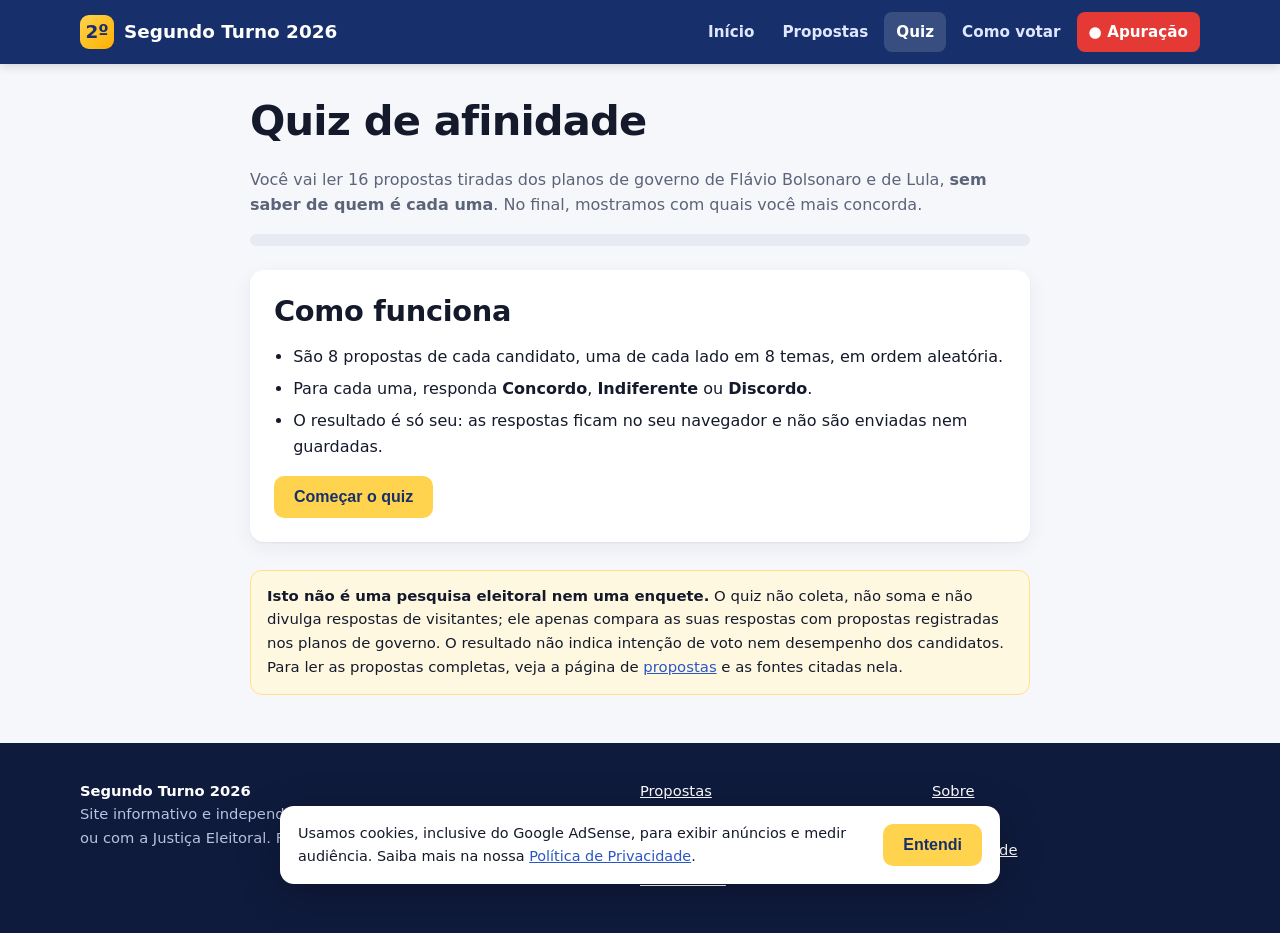
==== afinidade.html @ 90dcc4cb "Adiciona quiz de afinidade com imagem para o Instagram - Nova aba Quiz (afinidade.html): 16 proposta" ====
<!DOCTYPE html>
<html lang="pt-BR">
<head>
  <meta charset="UTF-8">
  <meta name="viewport" content="width=device-width, initial-scale=1">
  <title>Quiz: com quais propostas de Lula e Flávio Bolsonaro você concorda? — 2º turno 2026</title>
  <meta name="description" content="Responda a 16 propostas dos planos de governo sem saber de quem é cada uma e descubra com qual candidato do 2º turno de 2026 você tem mais afinidade.">
  <meta name="google-adsense-account" content="ca-pub-9078973827446715">
  <link rel="stylesheet" href="assets/style.css">
  <script async src="https://pagead2.googlesyndication.com/pagead/js/adsbygoogle.js?client=ca-pub-9078973827446715" crossorigin="anonymous"></script>
</head>
<body>
  <header class="site-header">
    <div class="container">
      <a class="logo" href="index.html"><span class="logo-mark">2º</span> Segundo Turno 2026</a>
      <nav class="nav">
        <a href="index.html">Início</a>
        <a href="propostas.html">Propostas</a>
        <a href="afinidade.html" aria-current="page">Quiz</a>
        <a href="como-votar.html">Como votar</a>
        <a href="apuracao.html" class="live">Apuração</a>
      </nav>
    </div>
  </header>

  <main class="container prose">
    <h1>Quiz de afinidade</h1>
    <p class="lead muted">Você vai ler 16 propostas tiradas dos planos de governo de Flávio Bolsonaro e de Lula, <strong>sem saber de quem é cada uma</strong>. No final, mostramos com quais você mais concorda.</p>

    <div class="progress" style="margin:16px 0 24px"><span id="quiz-barra" style="width:0"></span></div>

    <div class="card" id="quiz-intro">
      <h2 style="margin-top:0">Como funciona</h2>
      <ul>
        <li>São 8 propostas de cada candidato, uma de cada lado em 8 temas, em ordem aleatória.</li>
        <li>Para cada uma, responda <strong>Concordo</strong>, <strong>Indiferente</strong> ou <strong>Discordo</strong>.</li>
        <li>O resultado é só seu: as respostas ficam no seu navegador e não são enviadas nem guardadas.</li>
      </ul>
      <button class="btn" id="quiz-comecar" type="button">Começar o quiz</button>
    </div>

    <div class="card" id="quiz-box" hidden>
      <div style="display:flex;justify-content:space-between;gap:12px;flex-wrap:wrap">
        <span class="small muted" id="quiz-passo"></span>
        <span class="badge" id="quiz-tema" style="background:#eef4ff;color:var(--brand-2);margin:0"></span>
      </div>
      <p id="quiz-texto" style="font-size:1.3rem;font-weight:700;margin:18px 0 22px;line-height:1.4"></p>
      <div class="quiz-opcoes">
        <button type="button" class="quiz-op sim" data-resp="sim">👍 Concordo</button>
        <button type="button" class="quiz-op neutro" data-resp="neutro">😐 Indiferente</button>
        <button type="button" class="quiz-op nao" data-resp="nao">👎 Discordo</button>
      </div>
      <button type="button" class="chip" id="quiz-voltar" style="margin-top:16px">← Voltar</button>
    </div>

    <div id="quiz-resultado" hidden>
      <h2>Seu resultado</h2>
      <p class="muted">Quantas das 8 propostas de cada candidato você marcou como “Concordo”.</p>
      <div class="result-list" id="quiz-placar"></div>
      <div class="card ig-card">
        <div>
          <h3 style="margin-top:0">📸 Poste seu resultado no Instagram</h3>
          <p class="small muted">Escolha o formato, toque em compartilhar e selecione o Instagram. No computador, a imagem é baixada para você postar depois.</p>
          <div class="tabs" style="margin-bottom:16px">
            <button type="button" data-formato="stories">Stories</button>
            <button type="button" data-formato="feed">Feed</button>
          </div>
          <div class="btn-row">
            <button class="btn ig-btn" id="ig-compartilhar" type="button">Compartilhar imagem</button>
            <button class="chip" id="ig-baixar" type="button">⬇ Baixar</button>
          </div>
        </div>
        <img id="ig-preview" alt="Prévia da imagem do seu resultado para o Instagram">
      </div>

      <div class="btn-row" style="margin:20px 0">
        <button class="chip" id="quiz-compartilhar" type="button">🔗 Convidar amigos para o quiz</button>
        <button class="chip" id="quiz-refazer" type="button">↻ Refazer</button>
        <a class="chip" href="propostas.html">Ver todas as propostas</a>
      </div>

      <div class="ad-wrap">
        <ins class="adsbygoogle" style="display:block" data-ad-client="ca-pub-9078973827446715" data-ad-slot="0000000008" data-ad-format="auto" data-full-width-responsive="true"></ins>
      </div>

      <h2>De quem era cada proposta</h2>
      <div class="table-scroll">
        <table class="uf-table">
          <thead><tr><th>Proposta</th><th style="text-align:left">Candidato</th><th>Sua resposta</th></tr></thead>
          <tbody id="quiz-detalhe"></tbody>
        </table>
      </div>
    </div>

    <div class="notice" style="margin-top:28px">
      <strong>Isto não é uma pesquisa eleitoral nem uma enquete.</strong> O quiz não coleta, não soma e não divulga respostas de visitantes; ele apenas compara as suas respostas com propostas registradas nos planos de governo. O resultado não indica intenção de voto nem desempenho dos candidatos. Para ler as propostas completas, veja a página de <a href="propostas.html">propostas</a> e as fontes citadas nela.
    </div>
  </main>

  <footer class="site-footer">
    <div class="container footer-grid">
      <div>
        <strong style="color:#fff">Segundo Turno 2026</strong>
        <p>Site informativo e independente, sem vínculo com partidos, candidatos ou com a Justiça Eleitoral. Resultados oficiais: <a href="https://resultados.tse.jus.br" rel="noopener" target="_blank">resultados.tse.jus.br</a>.</p>
      </div>
      <ul>
        <li><a href="propostas.html">Propostas</a></li>
        <li><a href="afinidade.html">Quiz de afinidade</a></li>
        <li><a href="apuracao.html">Apuração</a></li>
        <li><a href="como-votar.html">Como votar</a></li>
      </ul>
      <ul>
        <li><a href="sobre.html">Sobre</a></li>
        <li><a href="contato.html">Contato</a></li>
        <li><a href="privacidade.html">Privacidade</a></li>
      </ul>
    </div>
  </footer>
  <script src="assets/main.js"></script>
  <script src="assets/quiz.js"></script>
</body>
</html>
---- assets/style.css ----
:root {
  --bg: #f6f7fb;
  --card: #ffffff;
  --ink: #141a2b;
  --muted: #5b6478;
  --line: #e3e6ee;
  --brand: #17306b;
  --brand-2: #2a56c6;
  --lula: #c62828;
  --lula-soft: #fdecec;
  --flavio: #1d4fb8;
  --flavio-soft: #e8effc;
  --ok: #138a4c;
  --radius: 14px;
  --shadow: 0 1px 2px rgba(20, 26, 43, .06), 0 6px 20px rgba(20, 26, 43, .06);
  --max: 1120px;
}

* { box-sizing: border-box; }
html { scroll-behavior: smooth; }
body {
  margin: 0;
  font-family: "Inter", system-ui, -apple-system, "Segoe UI", Roboto, Arial, sans-serif;
  background: var(--bg);
  color: var(--ink);
  line-height: 1.6;
  -webkit-font-smoothing: antialiased;
}
img { max-width: 100%; display: block; }
a { color: var(--brand-2); }
h1, h2, h3 { line-height: 1.2; margin: 0 0 .5em; }
h1 { font-size: clamp(1.8rem, 4vw, 2.6rem); letter-spacing: -.02em; }
h2 { font-size: clamp(1.35rem, 2.6vw, 1.8rem); letter-spacing: -.01em; }
h3 { font-size: 1.1rem; }
p { margin: 0 0 1em; }

.container { width: min(var(--max), 100% - 32px); margin-inline: auto; }

/* Header */
.site-header {
  background: var(--brand);
  color: #fff;
  position: sticky; top: 0; z-index: 50;
  box-shadow: 0 2px 10px rgba(0,0,0,.15);
}
.site-header .container { display: flex; align-items: center; gap: 16px; min-height: 64px; flex-wrap: wrap; }
.logo { color: #fff; text-decoration: none; font-weight: 800; font-size: 1.15rem; display: flex; align-items: center; gap: 10px; }
.logo-mark {
  width: 34px; height: 34px; border-radius: 9px; display: grid; place-items: center;
  background: linear-gradient(135deg, #ffd34d, #ffb000); color: var(--brand); font-weight: 900;
}
.nav { margin-left: auto; display: flex; gap: 4px; flex-wrap: wrap; }
.nav a {
  color: #dfe6ff; text-decoration: none; padding: 8px 12px; border-radius: 8px; font-weight: 600; font-size: .95rem;
}
.nav a:hover, .nav a[aria-current="page"] { background: rgba(255,255,255,.14); color: #fff; }
.nav a.live { background: #e53935; color: #fff; }
.nav a.live::before { content: "● "; animation: blink 1.4s infinite; }
@keyframes blink { 50% { opacity: .2; } }

/* Hero */
.hero { background: linear-gradient(180deg, var(--brand) 0%, #22408a 100%); color: #fff; padding: 48px 0 64px; }
.hero p.lead { font-size: 1.15rem; color: #dbe3ff; max-width: 720px; }
.badge {
  display: inline-block; font-size: .78rem; font-weight: 700; letter-spacing: .04em; text-transform: uppercase;
  padding: 4px 10px; border-radius: 999px; background: rgba(255,255,255,.15); color: #fff; margin-bottom: 14px;
}
.countdown { display: flex; gap: 12px; margin: 24px 0; flex-wrap: wrap; }
.countdown div {
  background: rgba(255,255,255,.1); border: 1px solid rgba(255,255,255,.2); border-radius: 12px;
  padding: 12px 16px; min-width: 84px; text-align: center;
}
.countdown strong { display: block; font-size: 1.9rem; font-variant-numeric: tabular-nums; }
.countdown span { font-size: .8rem; color: #c9d4ff; }

.btn {
  display: inline-block; padding: 12px 20px; border-radius: 10px; font-weight: 700; text-decoration: none;
  background: #ffd34d; color: var(--brand); border: 0; cursor: pointer; font-size: 1rem;
}
.btn.secondary { background: transparent; color: #fff; border: 2px solid rgba(255,255,255,.5); }
.btn-row { display: flex; gap: 12px; flex-wrap: wrap; }

/* Layout */
main { padding: 32px 0 48px; }
.section { margin: 40px 0; }
.card { background: var(--card); border-radius: var(--radius); box-shadow: var(--shadow); padding: 24px; }
.grid-2 { display: grid; grid-template-columns: repeat(auto-fit, minmax(280px, 1fr)); gap: 20px; }
.grid-3 { display: grid; grid-template-columns: repeat(auto-fit, minmax(240px, 1fr)); gap: 20px; }
.muted { color: var(--muted); }
.small { font-size: .88rem; }

/* Candidate cards */
.cand-card { border-top: 6px solid var(--c); }
.cand-card.lula { --c: var(--lula); --soft: var(--lula-soft); }
.cand-card.flavio { --c: var(--flavio); --soft: var(--flavio-soft); }
.cand-head { display: flex; gap: 16px; align-items: center; margin-bottom: 12px; }
.cand-photo {
  width: 84px; height: 84px; border-radius: 50%; object-fit: cover; background: var(--soft);
  border: 3px solid var(--c); flex-shrink: 0;
}
.cand-num {
  font-weight: 900; font-size: 1.6rem; color: var(--c); background: var(--soft);
  border-radius: 10px; padding: 2px 12px; display: inline-block;
}
.cand-card dl { display: grid; grid-template-columns: auto 1fr; gap: 4px 12px; margin: 12px 0 0; font-size: .95rem; }
.cand-card dt { color: var(--muted); }
.cand-card dd { margin: 0; font-weight: 600; }

/* Propostas */
.theme-nav {
  display: flex; gap: 8px; flex-wrap: wrap; position: sticky; top: 64px; z-index: 10;
  background: var(--bg); padding: 12px 0; border-bottom: 1px solid var(--line);
}
.chip {
  border: 1px solid var(--line); background: #fff; color: var(--ink); text-decoration: none;
  padding: 6px 12px; border-radius: 999px; font-size: .88rem; font-weight: 600; cursor: pointer;
}
.chip:hover, .chip.active { border-color: var(--brand-2); color: var(--brand-2); }
.view-toggle { display: flex; gap: 8px; margin: 16px 0; flex-wrap: wrap; align-items: center; }

.theme { margin: 36px 0; scroll-margin-top: 140px; }
.theme h2 { display: flex; align-items: center; gap: 10px; }
.theme h2 .ico { font-size: 1.4rem; }
.compare { display: grid; grid-template-columns: 1fr 1fr; gap: 16px; }
.compare .col { background: #fff; border-radius: var(--radius); box-shadow: var(--shadow); padding: 20px; border-top: 5px solid var(--c); }
.compare .col.lula { --c: var(--lula); }
.compare .col.flavio { --c: var(--flavio); }
.compare .col h3 { color: var(--c); }
.compare ul { margin: 0; padding-left: 1.1em; }
.compare li { margin-bottom: .45em; }
body.only-lula .col.flavio, body.only-flavio .col.lula { display: none; }
body.only-lula .compare, body.only-flavio .compare { grid-template-columns: 1fr; }

/* Notice */
.notice {
  background: #fff8e1; border: 1px solid #ffe08a; border-radius: 12px; padding: 14px 16px; font-size: .93rem;
}
.notice.info { background: #eef4ff; border-color: #c9d9ff; }

/* Ads */
.ad-wrap { margin: 28px auto; text-align: center; min-height: 100px; }
.ad-wrap::before {
  content: "Publicidade"; display: block; font-size: .7rem; letter-spacing: .08em; text-transform: uppercase;
  color: #9aa2b4; margin-bottom: 4px;
}

/* Apuração */
.status-bar { display: flex; gap: 16px; flex-wrap: wrap; align-items: center; justify-content: space-between; }
.progress { height: 12px; background: #e7eaf2; border-radius: 999px; overflow: hidden; }
.progress > span { display: block; height: 100%; background: var(--ok); transition: width .6s ease; }
.tabs { display: inline-flex; background: #e7eaf2; border-radius: 10px; padding: 4px; gap: 4px; }
.tabs button {
  border: 0; background: transparent; padding: 8px 14px; border-radius: 8px; font-weight: 700; cursor: pointer; color: var(--muted);
}
.tabs button.active { background: #fff; color: var(--ink); box-shadow: var(--shadow); }

.result-list { display: grid; gap: 14px; }
.result {
  display: grid; grid-template-columns: 64px 1fr auto; gap: 14px; align-items: center;
  background: #fff; border-radius: var(--radius); box-shadow: var(--shadow); padding: 14px 18px; border-left: 6px solid var(--c, #8a93a8);
}
.result img { width: 64px; height: 64px; border-radius: 50%; object-fit: cover; background: #eef0f5; }
.result .name { font-weight: 800; font-size: 1.1rem; }
.result .meta { color: var(--muted); font-size: .88rem; }
.result .pct { font-size: 1.9rem; font-weight: 900; font-variant-numeric: tabular-nums; text-align: right; color: var(--c, var(--ink)); }
.result .votes { font-size: .85rem; color: var(--muted); text-align: right; font-variant-numeric: tabular-nums; }
.result .bar { grid-column: 1 / -1; height: 10px; background: #eef0f5; border-radius: 999px; overflow: hidden; }
.result .bar span { display: block; height: 100%; background: var(--c, #8a93a8); transition: width .6s ease; }
.eleito {
  display: inline-block; background: var(--ok); color: #fff; font-size: .72rem; font-weight: 800;
  padding: 2px 8px; border-radius: 999px; margin-left: 8px; vertical-align: middle; text-transform: uppercase;
}
.stats { display: grid; grid-template-columns: repeat(auto-fit, minmax(150px, 1fr)); gap: 12px; }
.stat { background: #fff; border-radius: 12px; padding: 14px; box-shadow: var(--shadow); }
.stat b { display: block; font-size: 1.3rem; font-variant-numeric: tabular-nums; }
.stat span { font-size: .82rem; color: var(--muted); }

.uf-map {
  display: grid; grid-template-columns: repeat(7, 1fr); gap: 6px; max-width: 460px; margin: 0 auto;
}
.uf-tile {
  aspect-ratio: 1; border-radius: 8px; display: grid; place-items: center; font-weight: 800; font-size: .85rem;
  color: #fff; background: #c3c9d6; cursor: default; position: relative; line-height: 1.1; text-align: center;
}
.uf-tile small { display: block; font-weight: 600; font-size: .65rem; opacity: .9; }
.uf-legend { display: flex; gap: 16px; justify-content: center; margin-top: 12px; font-size: .88rem; flex-wrap: wrap; }
.uf-legend i { display: inline-block; width: 12px; height: 12px; border-radius: 3px; margin-right: 6px; vertical-align: -1px; }

table.uf-table { width: 100%; border-collapse: collapse; font-size: .93rem; background: #fff; }
.uf-table th, .uf-table td { padding: 9px 10px; border-bottom: 1px solid var(--line); text-align: right; font-variant-numeric: tabular-nums; }
.uf-table th:first-child, .uf-table td:first-child { text-align: left; }
.uf-table th { background: #f0f2f8; font-size: .8rem; text-transform: uppercase; letter-spacing: .03em; color: var(--muted); }
.table-scroll { overflow-x: auto; border-radius: var(--radius); box-shadow: var(--shadow); }
.lead-l { color: var(--lula); font-weight: 800; }
.lead-f { color: var(--flavio); font-weight: 800; }

/* Prose pages */
.prose { max-width: 780px; }
.prose h2 { margin-top: 1.6em; }
.prose ul, .prose ol { padding-left: 1.2em; }
.prose li { margin-bottom: .4em; }

/* FAQ */
details { background: #fff; border-radius: 12px; box-shadow: var(--shadow); padding: 14px 18px; margin-bottom: 10px; }
summary { font-weight: 700; cursor: pointer; }
details p { margin: 10px 0 0; }

/* Footer */
.site-footer { background: #0f1b3d; color: #b8c2e0; padding: 36px 0; font-size: .92rem; }
.site-footer a { color: #fff; }
.footer-grid { display: grid; grid-template-columns: 2fr 1fr 1fr; gap: 24px; }
.site-footer ul { list-style: none; padding: 0; margin: 0; }
.site-footer li { margin-bottom: 6px; }

/* Cookie banner */
.cookie {
  position: fixed; left: 16px; right: 16px; bottom: 16px; z-index: 100; max-width: 720px; margin: 0 auto;
  background: #fff; border-radius: 14px; box-shadow: 0 10px 40px rgba(0,0,0,.25); padding: 16px 18px;
  display: flex; gap: 14px; align-items: center; flex-wrap: wrap; font-size: .9rem;
}
.cookie p { margin: 0; flex: 1 1 320px; }

@media (max-width: 760px) {
  .compare { grid-template-columns: 1fr; }
  .footer-grid { grid-template-columns: 1fr; }
  .nav { width: 100%; margin-left: 0; overflow-x: auto; flex-wrap: nowrap; padding-bottom: 8px; }
  .nav a { white-space: nowrap; }
  .theme-nav { top: 108px; overflow-x: auto; flex-wrap: nowrap; }
  .chip { white-space: nowrap; }
  .result { grid-template-columns: 48px 1fr auto; }
  .result img { width: 48px; height: 48px; }
  .result .pct { font-size: 1.5rem; }
}

/* Quiz de afinidade */
.quiz-opcoes { display: grid; grid-template-columns: repeat(3, 1fr); gap: 10px; }
.quiz-op {
  border: 2px solid var(--line); background: #fff; border-radius: 12px; padding: 14px 10px;
  font-weight: 700; font-size: 1rem; cursor: pointer; color: var(--ink);
}
.quiz-op:hover, .quiz-op.active { border-color: var(--brand-2); background: #eef4ff; }
.quiz-op.sim:hover, .quiz-op.sim.active { border-color: var(--ok); background: #e8f6ee; }
.quiz-op.nao:hover, .quiz-op.nao.active { border-color: #c0392b; background: #fdecec; }
#quiz-voltar:disabled { opacity: .4; cursor: default; }
@media (max-width: 520px) { .quiz-opcoes { grid-template-columns: 1fr; } }
.ig-card { display: grid; grid-template-columns: 1fr 220px; gap: 24px; align-items: center; margin-top: 20px; }
.ig-card img { width: 100%; border-radius: 12px; box-shadow: var(--shadow); }
.ig-btn { background: linear-gradient(45deg, #f58529, #dd2a7b 50%, #8134af); color: #fff; }
@media (max-width: 620px) { .ig-card { grid-template-columns: 1fr; } .ig-card img { max-width: 260px; margin: 0 auto; } }
.quiz-qtd { font-size: 3rem; line-height: 1; white-space: nowrap; }
.quiz-qtd small { font-size: 1.1rem; color: var(--muted); font-weight: 800; }
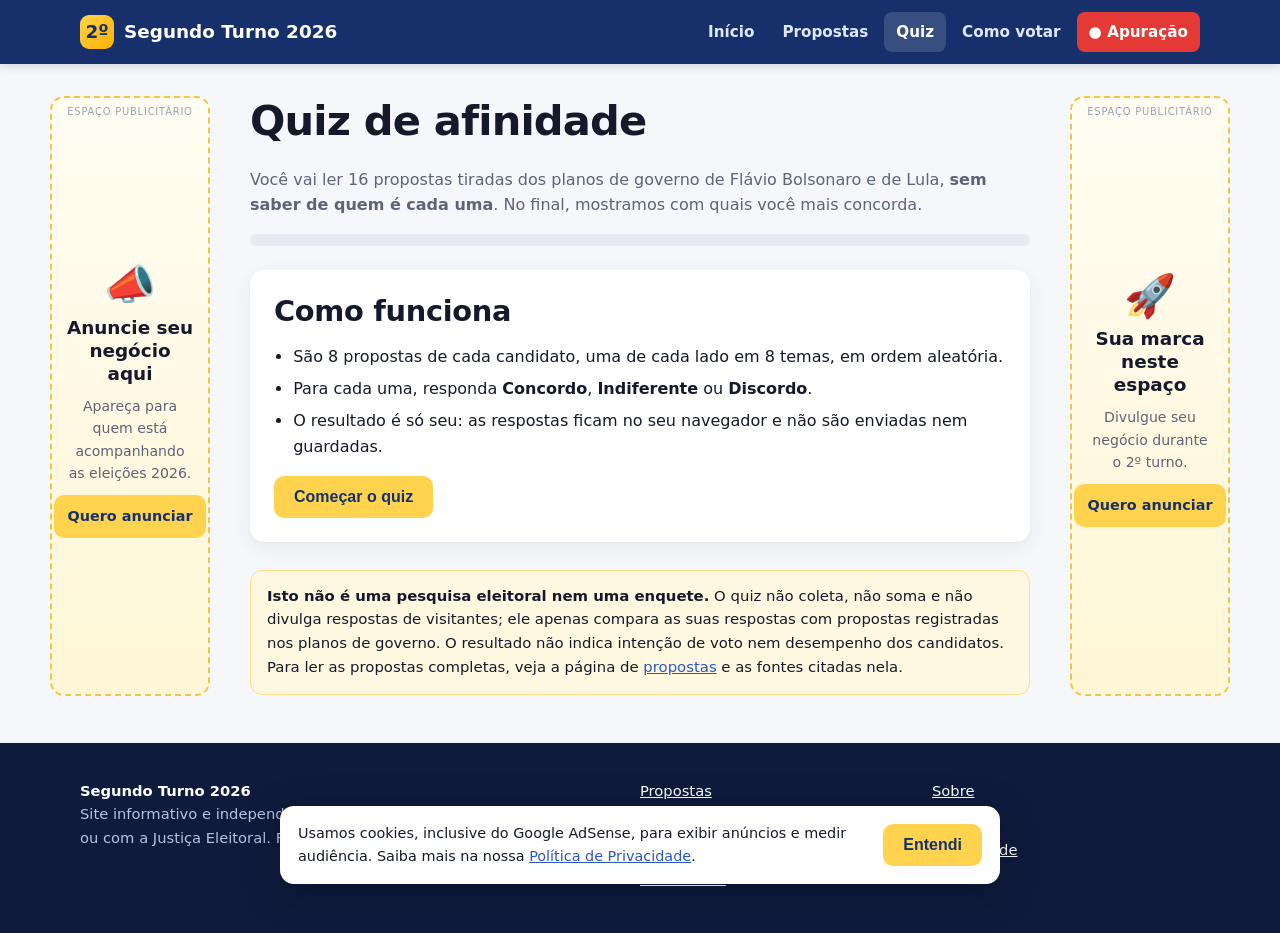
==== commit 7e77ac86: "Adiciona espaços 'Anuncie seu negócio aqui' na página do quiz - Laterais 160x600 fixas na rolagem pa" ====
--- a/afinidade.html
+++ b/afinidade.html
@@ -22,6 +22,23 @@
       </nav>
     </div>
   </header>
+
+  <!--
+    Espaços "Anuncie seu negócio aqui" (venda direta).
+    Quando vender um espaço, troque o conteúdo de dentro do .biz-slot por:
+      <a href="SITE-DO-ANUNCIANTE" target="_blank" rel="sponsored noopener"><img src="assets/anuncios/arquivo.jpg" alt="Nome do anunciante"></a>
+    Tamanhos da arte: laterais 160x600 px (desktop) · banner do celular 640x200 px (exibido em 320x100).
+  -->
+  <div class="biz-layout">
+  <aside class="biz-rail" aria-label="Espaço publicitário">
+    <div class="biz-slot">
+      <span class="biz-label">Espaço publicitário</span>
+      <div class="biz-ico">📣</div>
+      <strong>Anuncie seu negócio aqui</strong>
+      <p>Apareça para quem está acompanhando as eleições 2026.</p>
+      <a class="btn" href="mailto:ellyfbusiness@gmail.com?subject=Quero%20anunciar%20no%20Apura%20Elei%C3%A7%C3%A3o%202026">Quero anunciar</a>
+    </div>
+  </aside>
 
   <main class="container prose">
     <h1>Quiz de afinidade</h1>
@@ -51,6 +68,19 @@
         <button type="button" class="quiz-op nao" data-resp="nao">👎 Discordo</button>
       </div>
       <button type="button" class="chip" id="quiz-voltar" style="margin-top:16px">← Voltar</button>
+    </div>
+
+    <!-- Banner do celular: abaixo das perguntas durante o quiz e no topo do resultado ao final. -->
+    <div class="biz-mobile" aria-label="Espaço publicitário">
+      <div class="biz-slot">
+        <span class="biz-label">Espaço publicitário</span>
+        <div class="biz-ico">📣</div>
+        <div class="biz-txt">
+          <strong>Anuncie seu negócio aqui</strong>
+          <p>Apareça para quem acompanha as eleições 2026.</p>
+        </div>
+        <a class="btn" href="mailto:ellyfbusiness@gmail.com?subject=Quero%20anunciar%20no%20Apura%20Elei%C3%A7%C3%A3o%202026">Anunciar</a>
+      </div>
     </div>
 
     <div id="quiz-resultado" hidden>
@@ -97,6 +127,17 @@
     </div>
   </main>
 
+  <aside class="biz-rail" aria-label="Espaço publicitário">
+    <div class="biz-slot">
+      <span class="biz-label">Espaço publicitário</span>
+      <div class="biz-ico">🚀</div>
+      <strong>Sua marca neste espaço</strong>
+      <p>Divulgue seu negócio durante o 2º turno.</p>
+      <a class="btn" href="mailto:ellyfbusiness@gmail.com?subject=Quero%20anunciar%20no%20Apura%20Elei%C3%A7%C3%A3o%202026">Quero anunciar</a>
+    </div>
+  </aside>
+  </div>
+
   <footer class="site-footer">
     <div class="container footer-grid">
       <div>
--- a/assets/style.css
+++ b/assets/style.css
@@ -249,3 +249,38 @@
 @media (max-width: 620px) { .ig-card { grid-template-columns: 1fr; } .ig-card img { max-width: 260px; margin: 0 auto; } }
 .quiz-qtd { font-size: 3rem; line-height: 1; white-space: nowrap; }
 .quiz-qtd small { font-size: 1.1rem; color: var(--muted); font-weight: 800; }
+
+/* Espaços "Anuncie seu negócio aqui" (página do quiz) */
+.biz-layout { display: grid; grid-template-columns: 1fr minmax(0, 780px) 1fr; column-gap: 40px; align-items: start; }
+@media (min-width: 1200px) { .biz-layout > main { width: 100%; } }
+.biz-rail { position: sticky; top: 96px; margin-top: 32px; width: 160px; }
+.biz-rail:first-child { justify-self: end; }
+.biz-rail:last-child { justify-self: start; }
+.biz-slot {
+  position: relative; display: flex; flex-direction: column; align-items: center; justify-content: center; gap: 10px;
+  text-align: center; background: linear-gradient(180deg, #fffdf3, #fff6d6); border: 2px dashed #f0c64a;
+  border-radius: 14px; padding: 28px 14px 18px; color: var(--ink); overflow: hidden;
+}
+.biz-rail .biz-slot { height: 600px; }
+.biz-slot strong { font-size: 1.15rem; line-height: 1.25; }
+.biz-slot p { font-size: .88rem; color: var(--muted); margin: 0; }
+.biz-slot .btn { padding: 10px 14px; font-size: .9rem; white-space: nowrap; }
+.biz-slot img { width: 100%; height: 100%; object-fit: cover; border-radius: 10px; }
+.biz-slot a:has(img) { display: block; width: 100%; height: 100%; }
+.biz-ico { font-size: 2.6rem; line-height: 1; }
+.biz-label {
+  position: absolute; top: 6px; left: 0; right: 0; font-size: .62rem; letter-spacing: .08em;
+  text-transform: uppercase; color: #9aa2b4; text-align: center;
+}
+.biz-mobile { display: none; }
+
+@media (max-width: 1199px) {
+  .biz-layout { display: block; }
+  .biz-rail { display: none; }
+  .biz-mobile { display: block; margin: 20px 0; }
+  .biz-mobile .biz-slot { flex-direction: row; text-align: left; min-height: 100px; padding: 22px 14px 12px; gap: 12px; }
+  .biz-mobile .biz-ico { font-size: 2rem; }
+  .biz-mobile .biz-txt { flex: 1; }
+  .biz-mobile strong { font-size: 1rem; display: block; }
+  .biz-mobile p { font-size: .82rem; }
+}
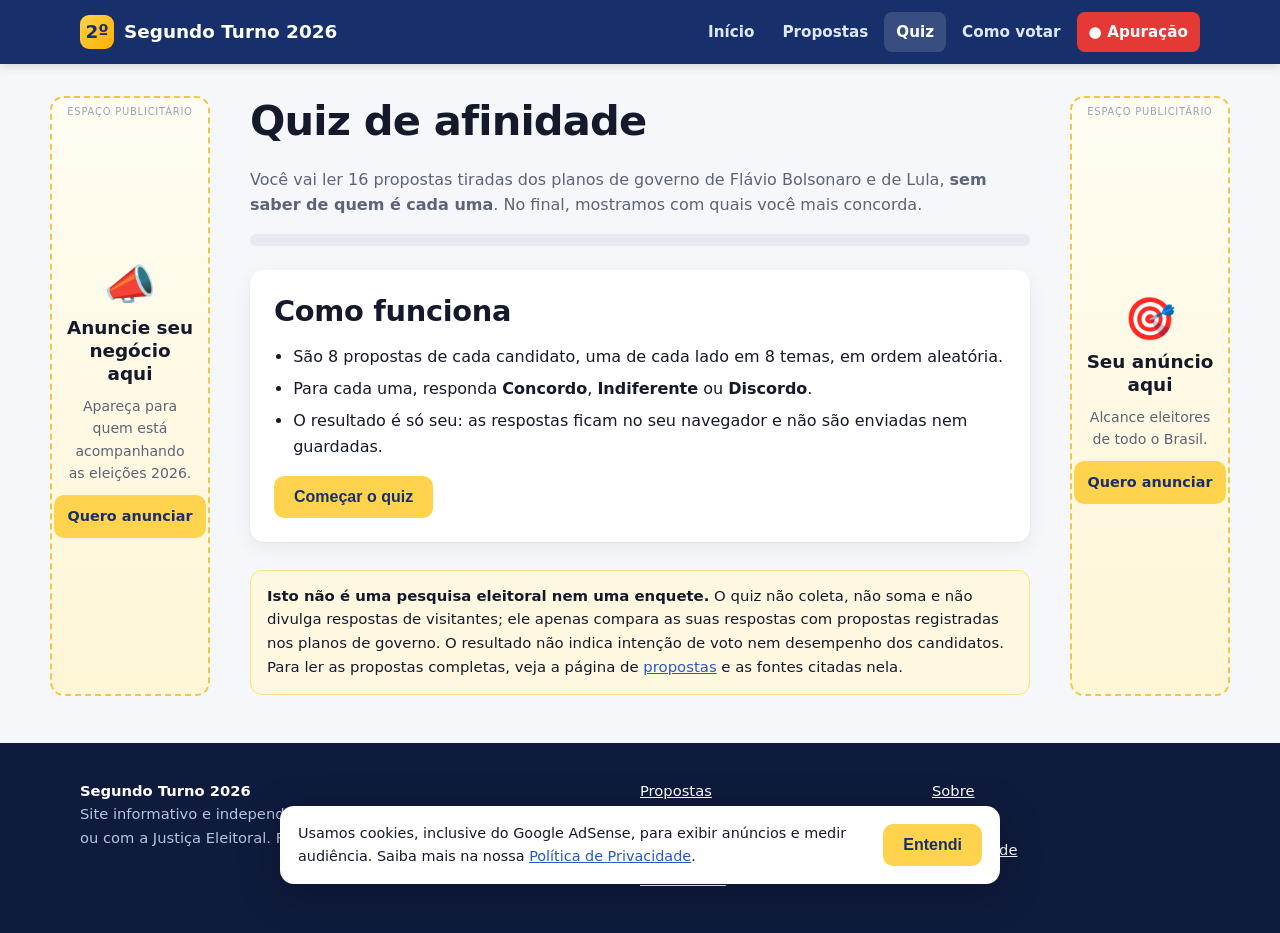
==== commit 795e935e: "Espaços de anúncio em todo o site e verificação do Google Search Console - assets/anuncios.js centra" ====
--- a/afinidade.html
+++ b/afinidade.html
@@ -5,6 +5,7 @@
   <meta name="viewport" content="width=device-width, initial-scale=1">
   <title>Quiz: com quais propostas de Lula e Flávio Bolsonaro você concorda? — 2º turno 2026</title>
   <meta name="description" content="Responda a 16 propostas dos planos de governo sem saber de quem é cada uma e descubra com qual candidato do 2º turno de 2026 você tem mais afinidade.">
+  <meta name="google-site-verification" content="PFwN-xbymzjgqkIRQPyGbmow8MjM9cMsyW8Aa_NA2b0">
   <meta name="google-adsense-account" content="ca-pub-9078973827446715">
   <link rel="stylesheet" href="assets/style.css">
   <script async src="https://pagead2.googlesyndication.com/pagead/js/adsbygoogle.js?client=ca-pub-9078973827446715" crossorigin="anonymous"></script>
@@ -23,22 +24,8 @@
     </div>
   </header>
 
-  <!--
-    Espaços "Anuncie seu negócio aqui" (venda direta).
-    Quando vender um espaço, troque o conteúdo de dentro do .biz-slot por:
-      <a href="SITE-DO-ANUNCIANTE" target="_blank" rel="sponsored noopener"><img src="assets/anuncios/arquivo.jpg" alt="Nome do anunciante"></a>
-    Tamanhos da arte: laterais 160x600 px (desktop) · banner do celular 640x200 px (exibido em 320x100).
-  -->
   <div class="biz-layout">
-  <aside class="biz-rail" aria-label="Espaço publicitário">
-    <div class="biz-slot">
-      <span class="biz-label">Espaço publicitário</span>
-      <div class="biz-ico">📣</div>
-      <strong>Anuncie seu negócio aqui</strong>
-      <p>Apareça para quem está acompanhando as eleições 2026.</p>
-      <a class="btn" href="mailto:ellyfbusiness@gmail.com?subject=Quero%20anunciar%20no%20Apura%20Elei%C3%A7%C3%A3o%202026">Quero anunciar</a>
-    </div>
-  </aside>
+  <aside class="biz-rail" data-anuncio="quiz-lateral-esq"></aside>
 
   <main class="container prose">
     <h1>Quiz de afinidade</h1>
@@ -70,18 +57,8 @@
       <button type="button" class="chip" id="quiz-voltar" style="margin-top:16px">← Voltar</button>
     </div>
 
-    <!-- Banner do celular: abaixo das perguntas durante o quiz e no topo do resultado ao final. -->
-    <div class="biz-mobile" aria-label="Espaço publicitário">
-      <div class="biz-slot">
-        <span class="biz-label">Espaço publicitário</span>
-        <div class="biz-ico">📣</div>
-        <div class="biz-txt">
-          <strong>Anuncie seu negócio aqui</strong>
-          <p>Apareça para quem acompanha as eleições 2026.</p>
-        </div>
-        <a class="btn" href="mailto:ellyfbusiness@gmail.com?subject=Quero%20anunciar%20no%20Apura%20Elei%C3%A7%C3%A3o%202026">Anunciar</a>
-      </div>
-    </div>
+    <!-- Celular/telas menores: abaixo das perguntas durante o quiz e no topo do resultado ao final. -->
+    <div class="biz-banner so-sem-lateral" data-anuncio="quiz-banner"></div>
 
     <div id="quiz-resultado" hidden>
       <h2>Seu resultado</h2>
@@ -127,15 +104,7 @@
     </div>
   </main>
 
-  <aside class="biz-rail" aria-label="Espaço publicitário">
-    <div class="biz-slot">
-      <span class="biz-label">Espaço publicitário</span>
-      <div class="biz-ico">🚀</div>
-      <strong>Sua marca neste espaço</strong>
-      <p>Divulgue seu negócio durante o 2º turno.</p>
-      <a class="btn" href="mailto:ellyfbusiness@gmail.com?subject=Quero%20anunciar%20no%20Apura%20Elei%C3%A7%C3%A3o%202026">Quero anunciar</a>
-    </div>
-  </aside>
+  <aside class="biz-rail" data-anuncio="quiz-lateral-dir"></aside>
   </div>
 
   <footer class="site-footer">
@@ -158,6 +127,7 @@
     </div>
   </footer>
   <script src="assets/main.js"></script>
+  <script src="assets/anuncios.js"></script>
   <script src="assets/quiz.js"></script>
 </body>
 </html>
--- a/assets/style.css
+++ b/assets/style.css
@@ -250,37 +250,59 @@
 .quiz-qtd { font-size: 3rem; line-height: 1; white-space: nowrap; }
 .quiz-qtd small { font-size: 1.1rem; color: var(--muted); font-weight: 800; }
 
-/* Espaços "Anuncie seu negócio aqui" (página do quiz) */
-.biz-layout { display: grid; grid-template-columns: 1fr minmax(0, 780px) 1fr; column-gap: 40px; align-items: start; }
-@media (min-width: 1200px) { .biz-layout > main { width: 100%; } }
-.biz-rail { position: sticky; top: 96px; margin-top: 32px; width: 160px; }
-.biz-rail:first-child { justify-self: end; }
-.biz-rail:last-child { justify-self: start; }
+/* Espaços "Anuncie seu negócio aqui" (venda direta; conteúdo em assets/anuncios.js)
+   .biz-layout        conteúdo estreito (780px): laterais a partir de 1200px
+   .biz-layout.wide   conteúdo largo (1120px): laterais a partir de 1560px
+   .biz-banner        banner horizontal, sempre visível
+   .biz-banner.so-sem-lateral  só aparece quando as laterais estão escondidas */
+.biz-rail { display: none; }
 .biz-slot {
   position: relative; display: flex; flex-direction: column; align-items: center; justify-content: center; gap: 10px;
   text-align: center; background: linear-gradient(180deg, #fffdf3, #fff6d6); border: 2px dashed #f0c64a;
   border-radius: 14px; padding: 28px 14px 18px; color: var(--ink); overflow: hidden;
 }
-.biz-rail .biz-slot { height: 600px; }
 .biz-slot strong { font-size: 1.15rem; line-height: 1.25; }
 .biz-slot p { font-size: .88rem; color: var(--muted); margin: 0; }
 .biz-slot .btn { padding: 10px 14px; font-size: .9rem; white-space: nowrap; }
-.biz-slot img { width: 100%; height: 100%; object-fit: cover; border-radius: 10px; }
-.biz-slot a:has(img) { display: block; width: 100%; height: 100%; }
 .biz-ico { font-size: 2.6rem; line-height: 1; }
 .biz-label {
   position: absolute; top: 6px; left: 0; right: 0; font-size: .62rem; letter-spacing: .08em;
   text-transform: uppercase; color: #9aa2b4; text-align: center;
 }
-.biz-mobile { display: none; }
-
-@media (max-width: 1199px) {
-  .biz-layout { display: block; }
-  .biz-rail { display: none; }
-  .biz-mobile { display: block; margin: 20px 0; }
-  .biz-mobile .biz-slot { flex-direction: row; text-align: left; min-height: 100px; padding: 22px 14px 12px; gap: 12px; }
-  .biz-mobile .biz-ico { font-size: 2rem; }
-  .biz-mobile .biz-txt { flex: 1; }
-  .biz-mobile strong { font-size: 1rem; display: block; }
-  .biz-mobile p { font-size: .82rem; }
-}
+.biz-slot.biz-vendido { background: none; border: 0; padding: 18px 0 0; }
+.biz-link, .biz-link picture { display: block; width: 100%; }
+.biz-link img { width: 100%; height: auto; border-radius: 10px; }
+
+.biz-rail .biz-slot { height: 600px; }
+.biz-rail .biz-slot.biz-vendido { height: auto; }
+
+.biz-banner { margin: 28px auto; max-width: 728px; }
+.biz-banner .biz-slot { flex-direction: row; text-align: left; min-height: 96px; padding: 22px 18px 12px; gap: 14px; }
+.biz-banner .biz-slot.biz-vendido { padding: 18px 0 0; min-height: 0; }
+.biz-banner .biz-ico { font-size: 2.2rem; }
+.biz-banner .biz-txt { flex: 1; }
+.biz-banner strong { font-size: 1.05rem; display: block; }
+.biz-banner p { font-size: .85rem; }
+
+@media (min-width: 1200px) {
+  .biz-layout:not(.wide) { display: grid; grid-template-columns: 1fr minmax(0, 780px) 1fr; column-gap: 40px; align-items: start; }
+  .biz-layout:not(.wide) > main { width: 100%; }
+  .biz-layout:not(.wide) > .biz-rail { display: block; }
+  .biz-layout:not(.wide) .so-sem-lateral { display: none; }
+}
+@media (min-width: 1560px) {
+  .biz-layout.wide { display: grid; grid-template-columns: 1fr minmax(0, 1120px) 1fr; column-gap: 40px; align-items: start; }
+  .biz-layout.wide > main { width: 100%; }
+  .biz-layout.wide > .biz-rail { display: block; }
+  .biz-layout.wide .so-sem-lateral { display: none; }
+}
+.biz-layout > .biz-rail { position: sticky; top: 96px; margin-top: 32px; width: 160px; }
+.biz-layout > .biz-rail:first-child { justify-self: end; }
+.biz-layout > .biz-rail:last-child { justify-self: start; }
+
+@media (max-width: 520px) {
+  .biz-banner .biz-slot { padding: 22px 12px 12px; gap: 10px; }
+  .biz-banner .biz-ico { font-size: 1.8rem; }
+  .biz-banner strong { font-size: .98rem; }
+  .biz-banner p { font-size: .8rem; }
+}
